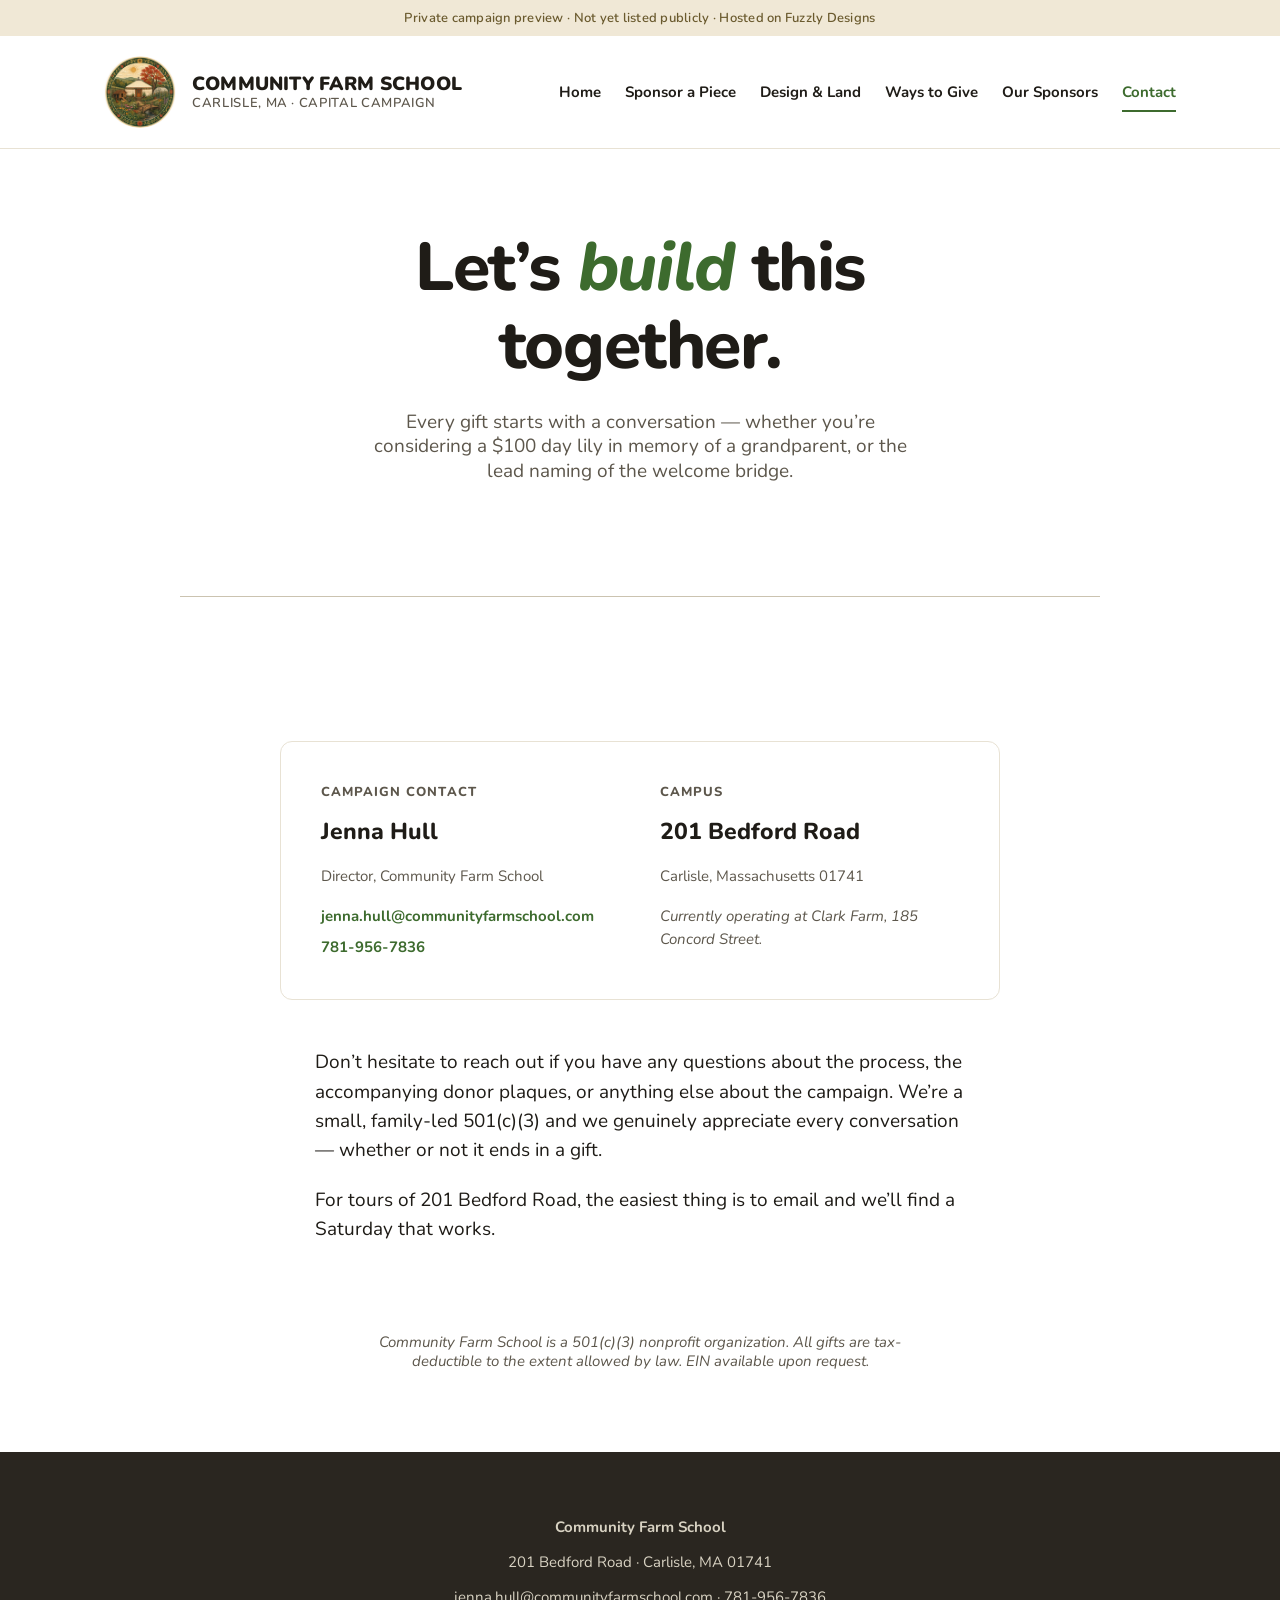
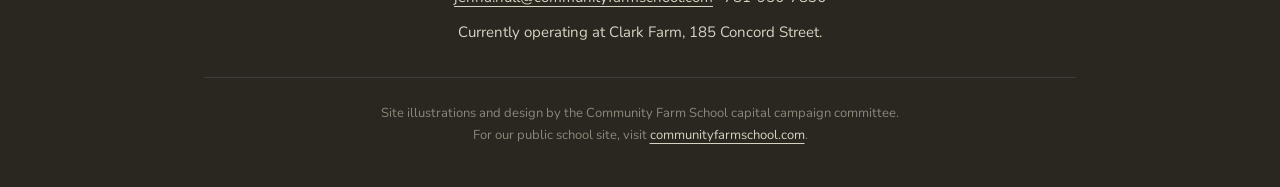
==== contact.html @ 4b004759 "Initial deploy of Community Farm School campaign site" ====
<!doctype html>
<html lang="en">
<head>
  <meta charset="UTF-8" />
  <meta name="viewport" content="width=device-width, initial-scale=1.0" />
  <meta name="robots" content="noindex, nofollow" />
  <title>Contact — Community Farm School</title>
  <meta name="description" content="Get in touch with the Community Farm School capital campaign — Jenna Hull, jenna.hull@communityfarmschool.com, 781-956-7836." />
  <link rel="preconnect" href="https://fonts.googleapis.com" />
  <link rel="preconnect" href="https://fonts.gstatic.com" crossorigin />
  <link href="https://fonts.googleapis.com/css2?family=Nunito:ital,wght@0,400;0,600;0,700;0,800;0,900;1,400;1,700&display=swap" rel="stylesheet" />
  <link rel="stylesheet" href="css/style.css" />
  <link rel="icon" href="images/logo-badge.png" />
</head>
<body>
  <div class="private-banner">Private campaign preview · Not yet listed publicly · Hosted on Fuzzly Designs</div>

  <header class="header">
    <div class="container container--wide">
      <div class="header__inner">
        <a class="brand" href="index.html">
          <span class="brand__badge"><img src="images/logo-badge.png" alt="" /></span>
          <span class="brand__text">
            <span class="brand__name">Community Farm School</span>
            <span class="brand__sub">Carlisle, MA · Capital Campaign</span>
          </span>
        </a>
        <nav class="nav" aria-label="Primary">
          <button class="nav__toggle" id="navToggle" aria-label="Open menu" aria-expanded="false">
            <svg viewBox="0 0 24 24" fill="none" stroke-width="2" stroke-linecap="round"><path d="M4 6h16M4 12h16M4 18h16" /></svg>
          </button>
          <ul class="nav__list" id="navList">
            <li><a class="nav__link" href="index.html">Home</a></li>
            <li><a class="nav__link" href="sponsor.html">Sponsor a Piece</a></li>
            <li><a class="nav__link" href="design.html">Design &amp; Land</a></li>
            <li><a class="nav__link" href="give.html">Ways to Give</a></li>
            <li><a class="nav__link" href="sponsors.html">Our Sponsors</a></li>
            <li><a class="nav__link is-active" href="contact.html">Contact</a></li>
          </ul>
        </nav>
      </div>
    </div>
  </header>

  <main>
    <section class="page-hero">
      <div class="container">
        <h1 class="page-hero__title">Let&rsquo;s <em>build</em> this together.</h1>
        <p class="page-hero__subtitle">
          Every gift starts with a conversation &mdash; whether you&rsquo;re considering a $100 day lily in memory of a grandparent, or the lead naming of the welcome bridge.
        </p>
      </div>
    </section>

    <hr class="container" style="border-color: var(--color-rule);" />

    <section class="section section--tight">
      <div class="container">
        <div class="contact-card">
          <div>
            <div class="contact-card__label">Campaign contact</div>
            <div class="contact-card__name">Jenna Hull</div>
            <p>Director, Community Farm School</p>
            <p style="margin-top: var(--space-4);">
              <a href="mailto:jenna.hull@communityfarmschool.com">jenna.hull@communityfarmschool.com</a>
            </p>
            <p><a href="tel:+17819567836">781-956-7836</a></p>
          </div>
          <div>
            <div class="contact-card__label">Campus</div>
            <div class="contact-card__name">201 Bedford Road</div>
            <p>Carlisle, Massachusetts 01741</p>
            <p style="margin-top: var(--space-4); font-style: italic;">
              Currently operating at Clark Farm, 185 Concord Street.
            </p>
          </div>
        </div>

        <div class="prose" style="margin-top: var(--space-12);">
          <p>
            Don&rsquo;t hesitate to reach out if you have any questions about the process, the accompanying donor plaques, or anything else about the campaign. We&rsquo;re a small, family-led 501(c)(3) and we genuinely appreciate every conversation &mdash; whether or not it ends in a gift.
          </p>
          <p>
            For tours of 201 Bedford Road, the easiest thing is to email and we&rsquo;ll find a Saturday that works.
          </p>
        </div>
      </div>
    </section>

    <p class="disclaimer">
      Community Farm School is a 501(c)(3) nonprofit organization. All gifts are tax-deductible to the extent allowed by law. EIN available upon request.
    </p>
  </main>

  <footer class="footer">
    <div class="container">
      <p><strong>Community Farm School</strong></p>
      <p>201 Bedford Road · Carlisle, MA 01741</p>
      <p><a href="mailto:jenna.hull@communityfarmschool.com">jenna.hull@communityfarmschool.com</a> &middot; 781-956-7836</p>
      <p>Currently operating at Clark Farm, 185 Concord Street.</p>
      <div class="footer__credits">
        Site illustrations and design by the Community Farm School capital campaign committee.<br />
        For our public school site, visit <a href="https://communityfarmschool.com">communityfarmschool.com</a>.
      </div>
    </div>
  </footer>

  <script src="js/app.js"></script>
</body>
</html>
---- css/style.css ----
/* ============================================================
   Community Farm School — Capital Campaign Site
   Restyled to echo Castle Playground Carlisle:
   - White page, narrow centered column, generous whitespace
   - Rounded bold sans-serif (Nunito) for everything
   - Earth-tone CTA buttons, dark charcoal footer
   - No card grids in sponsor menu — vertical H2 list with $ price
   ============================================================ */

:root {
  /* Earth palette derived from CFS tree mark + warm neutrals */
  --color-bg: #ffffff;
  --color-surface: #faf7f1;
  --color-text: #1f1c17;
  --color-text-muted: #5d574c;
  --color-divider: #e8e2d4;
  --color-rule: #cbc3b0;

  --color-primary: #3d6b2e;     /* forest green */
  --color-primary-dark: #2d5121;
  --color-accent: #8a5a2b;      /* warm trunk brown */
  --color-cta: #8b8070;         /* Castle-style muted earth-tone CTA */
  --color-cta-dark: #6f6557;
  --color-gold: #c89c4f;

  --color-footer-bg: #2a2620;
  --color-footer-text: #d8d2c2;
  --color-footer-muted: #8d877a;

  /* Type scale */
  --text-xs: 0.8125rem;
  --text-sm: 0.9375rem;
  --text-base: 1.0625rem;
  --text-md: 1.1875rem;
  --text-lg: 1.4375rem;
  --text-xl: 1.875rem;
  --text-2xl: 2.5rem;
  --text-3xl: 3.25rem;
  --text-4xl: 4.25rem;

  --leading-tight: 1.15;
  --leading-snug: 1.3;
  --leading-normal: 1.55;
  --leading-loose: 1.75;

  /* Space scale */
  --space-1: 4px;
  --space-2: 8px;
  --space-3: 12px;
  --space-4: 16px;
  --space-5: 20px;
  --space-6: 24px;
  --space-8: 32px;
  --space-10: 40px;
  --space-12: 48px;
  --space-14: 56px;
  --space-16: 64px;
  --space-20: 80px;
  --space-24: 96px;
  --space-32: 128px;

  --max-w: 920px;       /* narrow centered column, like Castle */
  --max-w-wide: 1120px;
  --radius: 6px;
  --radius-lg: 12px;
}

/* ----------------------------- Reset ----------------------------- */
*, *::before, *::after { box-sizing: border-box; }
html { scroll-behavior: smooth; -webkit-text-size-adjust: 100%; }
body {
  margin: 0;
  font-family: "Nunito", "Nunito Sans", -apple-system, BlinkMacSystemFont, "Segoe UI", system-ui, sans-serif;
  font-size: var(--text-base);
  line-height: var(--leading-normal);
  color: var(--color-text);
  background: var(--color-bg);
  -webkit-font-smoothing: antialiased;
  -moz-osx-font-smoothing: grayscale;
}
img { max-width: 100%; display: block; height: auto; }
a { color: var(--color-primary); text-decoration: none; }
a:hover { text-decoration: underline; text-decoration-thickness: 2px; text-underline-offset: 3px; }
button { font: inherit; cursor: pointer; border: none; background: none; color: inherit; }
h1, h2, h3, h4, h5 { margin: 0; font-weight: 800; line-height: var(--leading-tight); letter-spacing: -0.01em; }
p { margin: 0; }
hr {
  border: none;
  border-top: 1px solid var(--color-divider);
  margin: var(--space-12) 0;
}

.container {
  width: 100%;
  max-width: var(--max-w);
  margin-inline: auto;
  padding-inline: var(--space-6);
}
.container--wide { max-width: var(--max-w-wide); }

/* ----------------------------- Banner ----------------------------- */
.private-banner {
  background: #f0e8d6;
  color: #6a5a2e;
  text-align: center;
  font-size: var(--text-xs);
  padding: var(--space-2) var(--space-6);
  letter-spacing: 0.02em;
  font-weight: 600;
}

/* ----------------------------- Header / Nav ----------------------------- */
.header {
  background: var(--color-bg);
  border-bottom: 1px solid var(--color-divider);
  position: sticky;
  top: 0;
  z-index: 50;
}
.header__inner {
  display: flex;
  align-items: center;
  justify-content: space-between;
  gap: var(--space-6);
  padding: var(--space-5) 0;
}
.brand {
  display: flex;
  align-items: center;
  gap: var(--space-4);
  text-decoration: none;
  color: var(--color-text);
  flex-shrink: 0;
}
.brand:hover { text-decoration: none; }
.brand__badge {
  width: 72px;
  height: 72px;
  flex-shrink: 0;
}
.brand__badge img { width: 100%; height: 100%; border-radius: 50%; }
.brand__text {
  display: flex;
  flex-direction: column;
  line-height: 1.1;
}
.brand__name {
  font-size: var(--text-md);
  font-weight: 900;
  letter-spacing: 0.01em;
  color: var(--color-text);
  text-transform: uppercase;
}
.brand__sub {
  font-size: var(--text-xs);
  font-weight: 600;
  color: var(--color-text-muted);
  letter-spacing: 0.05em;
  text-transform: uppercase;
  margin-top: 2px;
}

.nav {
  display: flex;
  align-items: center;
  gap: var(--space-6);
  flex-wrap: nowrap;
}
.nav__list {
  display: flex;
  align-items: center;
  gap: var(--space-6);
  list-style: none;
  margin: 0;
  padding: 0;
  flex-wrap: nowrap;
}
.nav__link {
  font-size: var(--text-sm);
  font-weight: 700;
  color: var(--color-text);
  white-space: nowrap;
  padding: var(--space-2) 0;
  border-bottom: 2px solid transparent;
  transition: border-color 0.15s ease;
}
.nav__link:hover { text-decoration: none; border-bottom-color: var(--color-primary); }
.nav__link.is-active { border-bottom-color: var(--color-primary); color: var(--color-primary); }

.nav__toggle {
  display: none;
  width: 44px;
  height: 44px;
  border-radius: var(--radius);
  align-items: center;
  justify-content: center;
}
.nav__toggle svg { width: 26px; height: 26px; stroke: currentColor; }

@media (max-width: 900px) {
  .nav__list {
    display: none;
    position: absolute;
    top: 100%;
    left: 0;
    right: 0;
    background: var(--color-bg);
    flex-direction: column;
    align-items: stretch;
    gap: 0;
    padding: var(--space-4) 0;
    border-bottom: 1px solid var(--color-divider);
    box-shadow: 0 8px 24px rgba(0,0,0,0.06);
  }
  .nav__list.is-open { display: flex; }
  .nav__list li { padding: 0 var(--space-6); }
  .nav__link {
    display: block;
    padding: var(--space-3) 0;
    border-bottom: 1px solid var(--color-divider);
    font-size: var(--text-base);
  }
  .nav__list li:last-child .nav__link { border-bottom: none; }
  .nav__toggle { display: flex; }
  .header { position: relative; }
  .brand__badge { width: 56px; height: 56px; }
  .brand__name { font-size: var(--text-base); }
}

/* ----------------------------- Buttons ----------------------------- */
.btn {
  display: inline-flex;
  align-items: center;
  justify-content: center;
  gap: var(--space-2);
  padding: var(--space-4) var(--space-8);
  border-radius: 999px;
  font-weight: 800;
  font-size: var(--text-base);
  letter-spacing: 0.02em;
  text-decoration: none;
  transition: background-color 0.15s ease, transform 0.05s ease;
  white-space: nowrap;
}
.btn--primary {
  background: var(--color-cta);
  color: #fff;
}
.btn--primary:hover {
  background: var(--color-cta-dark);
  text-decoration: none;
  color: #fff;
}
.btn--green {
  background: var(--color-primary);
  color: #fff;
}
.btn--green:hover {
  background: var(--color-primary-dark);
  text-decoration: none;
  color: #fff;
}
.btn--outline {
  background: transparent;
  color: var(--color-text);
  border: 2px solid var(--color-text);
}
.btn--outline:hover { background: var(--color-text); color: #fff; text-decoration: none; }
.btn--lg { padding: var(--space-5) var(--space-10); font-size: var(--text-md); }

/* ----------------------------- Page hero ----------------------------- */
.page-hero {
  padding: var(--space-20) 0 var(--space-16);
  text-align: center;
}
.page-hero__badge {
  width: 200px;
  height: 200px;
  margin: 0 auto var(--space-10);
  border-radius: 50%;
  display: block;
  box-shadow: 0 6px 28px rgba(0,0,0,0.08);
}
.page-hero__title {
  font-size: var(--text-4xl);
  letter-spacing: -0.02em;
  max-width: 18ch;
  margin-inline: auto;
}
.page-hero__title em {
  font-style: italic;
  color: var(--color-primary);
}
.page-hero__title u {
  text-decoration: underline;
  text-decoration-thickness: 4px;
  text-underline-offset: 6px;
  text-decoration-color: var(--color-primary);
}
.page-hero__subtitle {
  font-size: var(--text-md);
  color: var(--color-text-muted);
  margin-top: var(--space-6);
  max-width: 50ch;
  margin-inline: auto;
  line-height: var(--leading-snug);
}
.page-hero__subtitle a {
  color: var(--color-primary);
  text-decoration: underline;
  text-decoration-thickness: 2px;
  text-underline-offset: 4px;
  font-weight: 700;
}
.page-hero__cta-row {
  margin-top: var(--space-10);
  display: flex;
  justify-content: center;
  gap: var(--space-4);
  flex-wrap: wrap;
}

@media (max-width: 720px) {
  .page-hero { padding: var(--space-14) 0 var(--space-12); }
  .page-hero__title { font-size: var(--text-2xl); }
  .page-hero__badge { width: 150px; height: 150px; margin-bottom: var(--space-6); }
  .page-hero__subtitle { font-size: var(--text-base); }
}

/* ----------------------------- Generic blocks ----------------------------- */
.section {
  padding: var(--space-16) 0;
}
.section--tight { padding: var(--space-12) 0; }
.section-title {
  font-size: var(--text-2xl);
  text-align: center;
  letter-spacing: -0.02em;
  margin-bottom: var(--space-4);
}
.section-title em {
  font-style: italic;
  color: var(--color-primary);
}
.section-lead {
  font-size: var(--text-md);
  color: var(--color-text-muted);
  text-align: center;
  max-width: 60ch;
  margin: 0 auto var(--space-12);
  line-height: var(--leading-snug);
}
.prose { max-width: 65ch; margin-inline: auto; }
.prose p { margin-bottom: var(--space-5); font-size: var(--text-md); line-height: var(--leading-normal); }
.prose p:last-child { margin-bottom: 0; }
.prose strong { font-weight: 800; }
.center { text-align: center; }

/* ----------------------------- Mission / intro ----------------------------- */
.intro-block {
  text-align: center;
  max-width: 60ch;
  margin-inline: auto;
}
.intro-block p {
  font-size: var(--text-md);
  line-height: var(--leading-normal);
  margin-bottom: var(--space-5);
}
.intro-block p:last-child { margin-bottom: 0; }

/* ----------------------------- Stats row ----------------------------- */
.stats {
  display: grid;
  grid-template-columns: repeat(4, 1fr);
  gap: var(--space-6);
  margin-top: var(--space-12);
  padding: var(--space-8) 0;
  border-top: 1px solid var(--color-divider);
  border-bottom: 1px solid var(--color-divider);
  text-align: center;
}
.stat__num {
  font-size: clamp(1.25rem, 2.4vw, 1.875rem);
  font-weight: 900;
  color: var(--color-primary);
  letter-spacing: -0.01em;
  line-height: 1.1;
}
.stat__label {
  font-size: var(--text-xs);
  color: var(--color-text-muted);
  text-transform: uppercase;
  letter-spacing: 0.06em;
  font-weight: 700;
  margin-top: var(--space-2);
}
@media (max-width: 720px) {
  .stats { grid-template-columns: repeat(2, 1fr); gap: var(--space-4); }
}

/* ----------------------------- Stretch goal cards ----------------------------- */
.stretch-grid {
  display: grid;
  grid-template-columns: repeat(3, 1fr);
  gap: var(--space-8);
  margin-top: var(--space-12);
}
.stretch-card {
  background: var(--color-surface);
  border: 1px solid var(--color-rule);
  border-radius: 14px;
  padding: var(--space-10) var(--space-8);
  text-align: center;
  display: flex;
  flex-direction: column;
  gap: var(--space-3);
}
.stretch-card--featured {
  background: #fff;
  border-color: var(--color-primary);
  border-width: 2px;
  position: relative;
}
.stretch-card--featured::before {
  content: "Where we'd love to land";
  position: absolute;
  top: -12px;
  left: 50%;
  transform: translateX(-50%);
  background: var(--color-primary);
  color: #fff;
  font-size: var(--text-xs);
  font-weight: 800;
  text-transform: uppercase;
  letter-spacing: 0.06em;
  padding: 4px 12px;
  border-radius: 999px;
  white-space: nowrap;
}
.stretch-card__num {
  font-size: var(--text-2xl);
  font-weight: 900;
  color: var(--color-primary);
  letter-spacing: -0.02em;
  line-height: 1;
}
.stretch-card--featured .stretch-card__num {
  color: var(--color-accent);
}
.stretch-card__title {
  font-size: var(--text-lg);
  font-weight: 800;
  margin: 0;
  letter-spacing: -0.005em;
}
.stretch-card p {
  font-size: var(--text-sm);
  color: var(--color-text);
  line-height: var(--leading-relaxed);
  margin: 0;
}
@media (max-width: 820px) {
  .stretch-grid { grid-template-columns: 1fr; gap: var(--space-10); }
  .stretch-card--featured::before { font-size: 10px; }
}

/* ----------------------------- Sponsor menu (Castle-style H2 list) ----------------------------- */
.menu-tier {
  margin: var(--space-16) 0;
}
.menu-tier__head {
  text-align: center;
  margin-bottom: var(--space-10);
  padding-bottom: var(--space-6);
  border-bottom: 1px solid var(--color-rule);
}
.menu-tier__name {
  font-size: var(--text-xl);
  letter-spacing: -0.01em;
}
.menu-tier__range {
  display: block;
  margin-top: var(--space-2);
  font-size: var(--text-sm);
  color: var(--color-text-muted);
  font-weight: 700;
  letter-spacing: 0.04em;
  text-transform: uppercase;
}
.menu-tier__items {
  list-style: none;
  margin: 0;
  padding: 0;
}
.menu-row {
  padding: var(--space-8) 0;
  border-bottom: 1px solid var(--color-divider);
}
.menu-row:last-child { border-bottom: none; }
.menu-row__title {
  font-size: var(--text-lg);
  font-weight: 800;
  text-align: center;
  line-height: var(--leading-snug);
  margin-bottom: var(--space-2);
  letter-spacing: -0.005em;
}
.menu-row__price {
  color: var(--color-accent);
  font-weight: 900;
  margin-left: var(--space-2);
}
.menu-row__status {
  display: block;
  text-align: center;
  font-size: var(--text-sm);
  color: var(--color-text-muted);
  font-style: italic;
  font-weight: 600;
}
.menu-tier--corporate {
  background: var(--color-surface);
  border: 1px solid var(--color-rule);
  border-radius: 14px;
  padding: var(--space-12) var(--space-10);
  margin: var(--space-20) 0;
}
.menu-tier--corporate .menu-tier__head {
  border-bottom-color: var(--color-primary);
}
.menu-tier--corporate .menu-tier__name em {
  font-style: italic;
  color: var(--color-primary);
  font-weight: 700;
}
.menu-tier__lede {
  max-width: 62ch;
  margin: 0 auto var(--space-10);
  text-align: center;
  color: var(--color-text);
  line-height: var(--leading-relaxed);
}
.menu-tier__fineprint {
  max-width: 62ch;
  margin: var(--space-10) auto 0;
  text-align: center;
  font-size: var(--text-sm);
  color: var(--color-text-muted);
  font-style: italic;
  line-height: var(--leading-relaxed);
}
.menu-row__status--available {
  color: var(--color-primary);
  font-style: normal;
  font-weight: 800;
  text-transform: uppercase;
  letter-spacing: 0.06em;
  font-size: var(--text-xs);
}

.menu-row--featured {
  background: var(--color-surface);
  border: 1px solid var(--color-divider);
  border-radius: var(--radius-lg);
  padding: var(--space-8) var(--space-6);
  margin-bottom: var(--space-4);
}
.menu-row--featured .menu-row__title {
  font-size: var(--text-xl);
}

/* "Still waiting for sponsorship" highlight strip */
.waiting-list {
  border-top: 3px solid var(--color-primary);
  border-bottom: 3px solid var(--color-primary);
  padding: var(--space-10) 0;
  margin: var(--space-16) 0;
  background: var(--color-surface);
}
.waiting-list__head {
  text-align: center;
  margin-bottom: var(--space-8);
}
.waiting-list__head h2 {
  font-size: var(--text-xl);
  letter-spacing: -0.01em;
}
.waiting-list__head p {
  margin-top: var(--space-2);
  color: var(--color-text-muted);
  font-size: var(--text-sm);
  font-weight: 600;
  letter-spacing: 0.04em;
  text-transform: uppercase;
}

/* ----------------------------- Ways to give list ----------------------------- */
.give-list { list-style: none; padding: 0; margin: 0; max-width: 60ch; margin-inline: auto; }
.give-list li {
  display: flex;
  align-items: flex-start;
  gap: var(--space-4);
  padding: var(--space-5) 0;
  border-bottom: 1px solid var(--color-divider);
  font-size: var(--text-md);
  line-height: var(--leading-snug);
}
.give-list li:last-child { border-bottom: none; }
.give-list strong { font-weight: 800; }
.give-list .bullet {
  color: var(--color-primary);
  font-weight: 900;
  font-size: var(--text-lg);
  line-height: 1;
  margin-top: 2px;
}

/* ----------------------------- Sponsors recognition tiers ----------------------------- */
.tier-block {
  text-align: center;
  padding: var(--space-12) 0;
  border-bottom: 1px solid var(--color-divider);
}
.tier-block:last-child { border-bottom: none; }
.tier-block__name {
  font-size: var(--text-xl);
  letter-spacing: 0.04em;
  text-transform: uppercase;
}
.tier-block__range {
  margin-top: var(--space-2);
  color: var(--color-text-muted);
  font-size: var(--text-sm);
  font-weight: 700;
  letter-spacing: 0.04em;
  text-transform: uppercase;
}
.tier-block__list {
  margin-top: var(--space-6);
  font-size: var(--text-md);
  color: var(--color-text);
  line-height: var(--leading-loose);
}
.tier-block__list em {
  font-style: italic;
  color: var(--color-text-muted);
}

/* ----------------------------- Site plan figure ----------------------------- */
.figure {
  margin: var(--space-12) 0;
  text-align: center;
}
.figure img {
  width: 100%;
  border-radius: var(--radius-lg);
  box-shadow: 0 8px 32px rgba(0,0,0,0.08);
  border: 1px solid var(--color-divider);
}
.figure figcaption {
  margin-top: var(--space-4);
  font-size: var(--text-sm);
  color: var(--color-text-muted);
  font-style: italic;
}

/* ----------------------------- Bridge breakdown table ----------------------------- */
.breakdown {
  margin: var(--space-12) auto;
  max-width: 720px;
  width: 100%;
  border-collapse: collapse;
  font-size: var(--text-base);
}
.breakdown th, .breakdown td {
  padding: var(--space-4) var(--space-5);
  text-align: left;
  border-bottom: 1px solid var(--color-divider);
}
.breakdown th {
  font-weight: 800;
  text-transform: uppercase;
  font-size: var(--text-xs);
  letter-spacing: 0.06em;
  color: var(--color-text-muted);
  border-bottom: 2px solid var(--color-rule);
}
.breakdown td:nth-child(2),
.breakdown th:nth-child(2),
.breakdown td:nth-child(3),
.breakdown th:nth-child(3),
.breakdown td:nth-child(4),
.breakdown th:nth-child(4) {
  text-align: right;
  font-variant-numeric: tabular-nums;
}
.breakdown tr.is-total td {
  font-weight: 900;
  border-top: 2px solid var(--color-rule);
  border-bottom: none;
  padding-top: var(--space-5);
  font-size: var(--text-md);
}
@media (max-width: 720px) {
  .breakdown { font-size: var(--text-sm); }
  .breakdown th, .breakdown td { padding: var(--space-3) var(--space-3); }
}

/* ----------------------------- CTA band ----------------------------- */
.cta-band {
  background: var(--color-primary);
  color: #fff;
  text-align: center;
  padding: var(--space-16) var(--space-6);
  border-radius: var(--radius-lg);
  margin: var(--space-16) auto;
  max-width: var(--max-w);
}
.cta-band h2 {
  font-size: var(--text-xl);
  margin-bottom: var(--space-3);
}
.cta-band p {
  font-size: var(--text-md);
  opacity: 0.9;
  margin-bottom: var(--space-8);
  max-width: 50ch;
  margin-inline: auto;
}
.cta-band .btn {
  background: #fff;
  color: var(--color-primary);
}
.cta-band .btn:hover { background: var(--color-surface); color: var(--color-primary-dark); }

/* ----------------------------- Contact card ----------------------------- */
.contact-card {
  border: 1px solid var(--color-divider);
  border-radius: var(--radius-lg);
  padding: var(--space-10);
  display: grid;
  grid-template-columns: 1fr 1fr;
  gap: var(--space-10);
  margin: var(--space-12) auto;
  max-width: 720px;
}
@media (max-width: 720px) {
  .contact-card { grid-template-columns: 1fr; padding: var(--space-6); gap: var(--space-6); }
}
.contact-card__label {
  font-size: var(--text-xs);
  text-transform: uppercase;
  letter-spacing: 0.08em;
  color: var(--color-text-muted);
  font-weight: 800;
  margin-bottom: var(--space-3);
}
.contact-card__name {
  font-size: var(--text-lg);
  font-weight: 800;
  margin-bottom: var(--space-4);
}
.contact-card a {
  color: var(--color-primary);
  font-weight: 700;
  word-break: break-word;
}
.contact-card p {
  margin-top: var(--space-2);
  color: var(--color-text-muted);
  font-size: var(--text-sm);
}

/* ----------------------------- Inline disclaimer ----------------------------- */
.disclaimer {
  font-style: italic;
  font-size: var(--text-sm);
  color: var(--color-text-muted);
  text-align: center;
  max-width: 60ch;
  margin: var(--space-10) auto;
  line-height: var(--leading-snug);
}

/* ----------------------------- Footer ----------------------------- */
.footer {
  background: var(--color-footer-bg);
  color: var(--color-footer-text);
  padding: var(--space-16) 0 var(--space-10);
  margin-top: var(--space-20);
  text-align: center;
}
.footer p {
  margin-bottom: var(--space-3);
  font-size: var(--text-sm);
}
.footer a { color: var(--color-footer-text); text-decoration: underline; text-underline-offset: 4px; }
.footer a:hover { color: #fff; }
.footer__credits {
  margin-top: var(--space-8);
  padding-top: var(--space-6);
  border-top: 1px solid rgba(255,255,255,0.1);
  font-size: var(--text-xs);
  color: var(--color-footer-muted);
  line-height: var(--leading-loose);
}
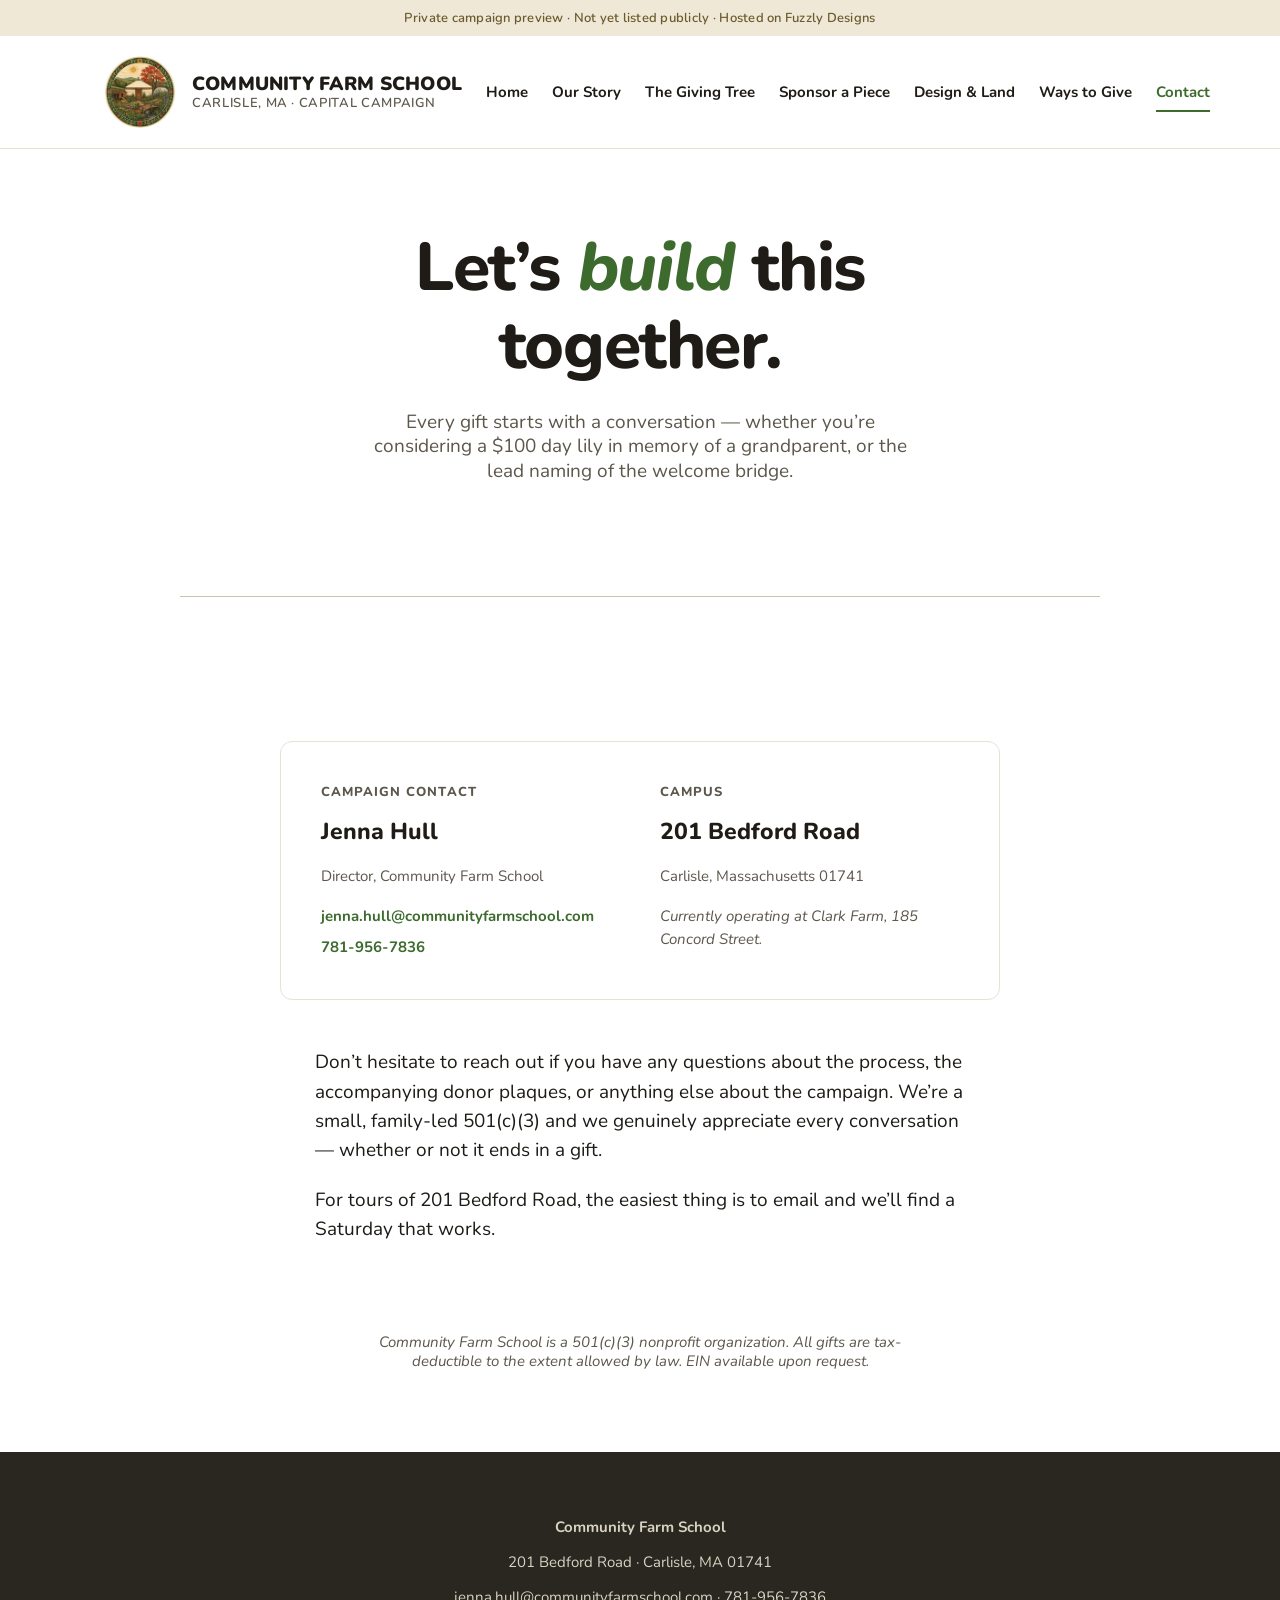
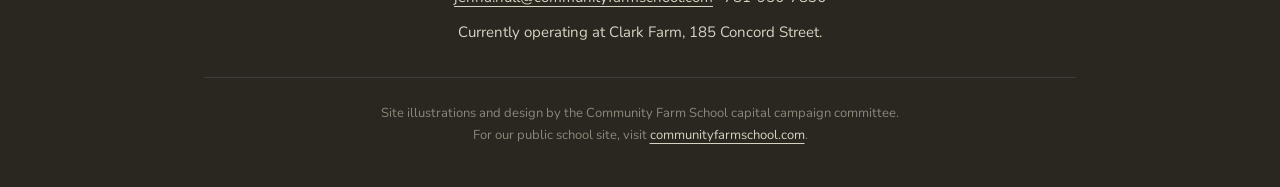
==== commit 4f5a1be5: "Add Case for Support story page, giving tree tiers, and $250k match challenge - New story.html: Reim" ====
--- a/contact.html
+++ b/contact.html
@@ -31,10 +31,11 @@
           </button>
           <ul class="nav__list" id="navList">
             <li><a class="nav__link" href="index.html">Home</a></li>
+            <li><a class="nav__link" href="story.html">Our Story</a></li>
+            <li><a class="nav__link" href="tree.html">The Giving Tree</a></li>
             <li><a class="nav__link" href="sponsor.html">Sponsor a Piece</a></li>
             <li><a class="nav__link" href="design.html">Design &amp; Land</a></li>
             <li><a class="nav__link" href="give.html">Ways to Give</a></li>
-            <li><a class="nav__link" href="sponsors.html">Our Sponsors</a></li>
             <li><a class="nav__link is-active" href="contact.html">Contact</a></li>
           </ul>
         </nav>
--- a/css/style.css
+++ b/css/style.css
@@ -805,3 +805,487 @@
   color: var(--color-footer-muted);
   line-height: var(--leading-loose);
 }
+
+/* ============================================================
+   Match challenge banner (homepage + tree.html)
+   ============================================================ */
+.match-banner {
+  background: linear-gradient(135deg, #f7efd9 0%, #f0e3b8 100%);
+  border-top: 3px solid var(--color-gold);
+  border-bottom: 3px solid var(--color-gold);
+  padding: var(--space-12) 0;
+  margin: var(--space-8) 0;
+}
+.match-banner__inner {
+  display: grid;
+  grid-template-columns: auto 1fr;
+  gap: var(--space-10);
+  align-items: center;
+  max-width: 880px;
+  margin-inline: auto;
+}
+.match-banner__badge {
+  width: 140px;
+  height: 140px;
+  border-radius: 50%;
+  background: var(--color-gold);
+  color: #fff;
+  display: flex;
+  flex-direction: column;
+  align-items: center;
+  justify-content: center;
+  box-shadow: 0 8px 24px rgba(200,156,79,0.35);
+  flex-shrink: 0;
+}
+.match-banner__badge-num {
+  font-size: 3rem;
+  font-weight: 900;
+  line-height: 1;
+  letter-spacing: -0.03em;
+}
+.match-banner__badge-label {
+  font-size: var(--text-xs);
+  text-transform: uppercase;
+  letter-spacing: 0.12em;
+  font-weight: 800;
+  margin-top: 4px;
+}
+.match-banner__eyebrow {
+  font-size: var(--text-xs);
+  text-transform: uppercase;
+  letter-spacing: 0.12em;
+  font-weight: 800;
+  color: var(--color-accent);
+  margin-bottom: var(--space-3);
+}
+.match-banner__headline {
+  font-size: var(--text-xl);
+  letter-spacing: -0.02em;
+  line-height: var(--leading-tight);
+  margin-bottom: var(--space-4);
+  color: var(--color-text);
+}
+.match-banner__body {
+  font-size: var(--text-md);
+  color: var(--color-text);
+  line-height: var(--leading-snug);
+  margin-bottom: var(--space-5);
+  max-width: 60ch;
+}
+.match-banner__body strong { font-weight: 800; }
+.match-banner .btn {
+  background: var(--color-primary);
+  color: #fff;
+  border-color: var(--color-primary);
+}
+.match-banner .btn:hover {
+  background: var(--color-primary-dark);
+  border-color: var(--color-primary-dark);
+}
+
+/* Compact variant — on tree.html where the headline carries the match story */
+.match-banner--compact { padding: var(--space-8) 0; margin: 0; }
+.match-banner--compact .match-banner__badge { width: 110px; height: 110px; }
+.match-banner--compact .match-banner__badge-num { font-size: 2.25rem; }
+.match-banner--compact .match-banner__headline { font-size: var(--text-lg); }
+
+@media (max-width: 720px) {
+  .match-banner__inner { grid-template-columns: 1fr; gap: var(--space-6); text-align: center; }
+  .match-banner__badge { margin-inline: auto; width: 110px; height: 110px; }
+  .match-banner__badge-num { font-size: 2.25rem; }
+  .match-banner__headline { font-size: var(--text-lg); }
+  .match-banner__body { font-size: var(--text-base); margin-inline: auto; }
+}
+
+/* ============================================================
+   Container narrow variant (story.html sections)
+   ============================================================ */
+.container--narrow { max-width: 720px; }
+
+/* ============================================================
+   Page hero eyebrow (story.html, tree.html)
+   ============================================================ */
+.page-hero__eyebrow {
+  font-size: var(--text-xs);
+  text-transform: uppercase;
+  letter-spacing: 0.14em;
+  font-weight: 800;
+  color: var(--color-accent);
+  margin-bottom: var(--space-5);
+}
+
+/* ============================================================
+   CTA band button row
+   ============================================================ */
+.cta-band__buttons {
+  display: flex;
+  justify-content: center;
+  gap: var(--space-4);
+  flex-wrap: wrap;
+}
+.cta-band__buttons .btn--outline {
+  background: transparent;
+  color: #fff;
+  border: 2px solid rgba(255,255,255,0.6);
+}
+.cta-band__buttons .btn--outline:hover {
+  background: rgba(255,255,255,0.1);
+  color: #fff;
+  border-color: #fff;
+}
+
+/* ============================================================
+   Homepage tree teaser
+   ============================================================ */
+.tree-teaser__art {
+  max-width: 420px;
+  margin: var(--space-10) auto 0;
+}
+.tree-teaser__art img {
+  width: 100%;
+  height: auto;
+  border-radius: var(--radius-lg);
+  box-shadow: 0 8px 28px rgba(0,0,0,0.08);
+}
+
+/* ============================================================
+   The Giving Tree (tree.html)
+   ============================================================ */
+.tree-section {
+  background: linear-gradient(180deg, var(--color-bg) 0%, var(--color-surface) 100%);
+  padding-top: var(--space-12);
+  padding-bottom: var(--space-20);
+}
+.tree-layout {
+  display: grid;
+  grid-template-columns: minmax(320px, 460px) 1fr;
+  gap: var(--space-16);
+  align-items: start;
+}
+.tree-illustration {
+  position: sticky;
+  top: 100px;
+  align-self: start;
+}
+.tree-illustration img {
+  width: 100%;
+  height: auto;
+  border-radius: var(--radius-lg);
+  box-shadow: 0 12px 36px rgba(0,0,0,0.10);
+}
+.tree-tiers {
+  display: flex;
+  flex-direction: column;
+  gap: var(--space-6);
+}
+
+/* Tier cards (shared base) */
+.tier-card {
+  display: grid;
+  grid-template-columns: 140px 1fr;
+  gap: var(--space-6);
+  align-items: start;
+  background: var(--color-bg);
+  border: 1px solid var(--color-divider);
+  border-left: 6px solid var(--color-primary);
+  border-radius: var(--radius-lg);
+  padding: var(--space-6) var(--space-8);
+  box-shadow: 0 2px 10px rgba(0,0,0,0.04);
+  transition: transform 0.2s ease, box-shadow 0.2s ease;
+}
+.tier-card:hover {
+  transform: translateY(-2px);
+  box-shadow: 0 6px 20px rgba(0,0,0,0.08);
+}
+.tier-card__marker {
+  display: flex;
+  align-items: center;
+  justify-content: center;
+  text-align: center;
+  font-size: var(--text-xs);
+  text-transform: uppercase;
+  letter-spacing: 0.12em;
+  font-weight: 800;
+  color: var(--color-text-muted);
+  padding: var(--space-3) 0;
+  border-right: 1px dashed var(--color-rule);
+  min-height: 80px;
+}
+.tier-card__pos { display: inline-block; line-height: var(--leading-snug); }
+.tier-card__body {}
+.tier-card__name {
+  font-size: var(--text-lg);
+  margin-bottom: var(--space-2);
+  letter-spacing: -0.01em;
+}
+.tier-card__amt {
+  font-size: var(--text-md);
+  font-weight: 800;
+  color: var(--color-primary);
+  margin-bottom: var(--space-3);
+}
+.tier-card__desc {
+  font-size: var(--text-sm);
+  color: var(--color-text);
+  line-height: var(--leading-snug);
+  margin-bottom: var(--space-3);
+}
+.tier-card__match {
+  font-size: var(--text-xs);
+  font-weight: 700;
+  color: var(--color-accent);
+  background: #faf3e3;
+  padding: var(--space-2) var(--space-4);
+  border-radius: var(--radius);
+  display: inline-block;
+}
+.tier-card__match strong { font-weight: 800; }
+
+/* Position-specific accents (top-down: crown → roots) */
+.tier-card--crown {
+  border-left-color: var(--color-gold);
+  background: linear-gradient(135deg, #fffaf0 0%, #faf3e3 100%);
+}
+.tier-card--crown .tier-card__amt { color: var(--color-gold); }
+.tier-card--crown .tier-card__marker { color: var(--color-gold); }
+
+.tier-card--canopy-upper { border-left-color: #5d8c45; }
+.tier-card--canopy-upper .tier-card__amt { color: #5d8c45; }
+.tier-card--canopy-upper .tier-card__marker { color: #5d8c45; }
+
+.tier-card--canopy-inner { border-left-color: #6b9650; }
+.tier-card--canopy-inner .tier-card__amt { color: #6b9650; }
+.tier-card--canopy-inner .tier-card__marker { color: #6b9650; }
+
+.tier-card--branches-upper { border-left-color: var(--color-primary); }
+.tier-card--branches-mid { border-left-color: var(--color-primary); }
+.tier-card--branches-lower { border-left-color: var(--color-primary); }
+
+.tier-card--trunk-upper { border-left-color: var(--color-accent); }
+.tier-card--trunk-upper .tier-card__amt { color: var(--color-accent); }
+.tier-card--trunk-upper .tier-card__marker { color: var(--color-accent); }
+
+.tier-card--trunk-lower { border-left-color: var(--color-accent); }
+.tier-card--trunk-lower .tier-card__amt { color: var(--color-accent); }
+.tier-card--trunk-lower .tier-card__marker { color: var(--color-accent); }
+
+.tier-card--soil { border-left-color: #6a5535; }
+.tier-card--soil .tier-card__amt { color: #6a5535; }
+.tier-card--soil .tier-card__marker { color: #6a5535; }
+
+.tier-card--roots { border-left-color: #4a3a22; }
+.tier-card--roots .tier-card__amt { color: #4a3a22; }
+.tier-card--roots .tier-card__marker { color: #4a3a22; }
+
+/* Tablet / mobile — tree layout collapses to single column, illustration on top */
+@media (max-width: 960px) {
+  .tree-layout { grid-template-columns: 1fr; gap: var(--space-10); }
+  .tree-illustration { position: static; max-width: 360px; margin-inline: auto; }
+}
+@media (max-width: 640px) {
+  .tier-card {
+    grid-template-columns: 1fr;
+    padding: var(--space-5);
+    gap: var(--space-3);
+  }
+  .tier-card__marker {
+    border-right: none;
+    border-bottom: 1px dashed var(--color-rule);
+    padding: 0 0 var(--space-3);
+    justify-content: flex-start;
+    min-height: 0;
+  }
+  .tier-card__name { font-size: var(--text-md); }
+  .tier-card__amt { font-size: var(--text-base); }
+}
+
+/* ============================================================
+   Story page — two-col & three-col cards
+   ============================================================ */
+.two-col {
+  display: grid;
+  grid-template-columns: 1fr 1fr;
+  gap: var(--space-8);
+  margin-top: var(--space-10);
+  max-width: 880px;
+  margin-inline: auto;
+}
+.two-col__card {
+  background: var(--color-surface);
+  border: 1px solid var(--color-divider);
+  border-radius: var(--radius-lg);
+  padding: var(--space-10);
+}
+.two-col__icon {
+  width: 56px;
+  height: 56px;
+  border-radius: 50%;
+  background: var(--color-bg);
+  display: flex;
+  align-items: center;
+  justify-content: center;
+  color: var(--color-primary);
+  margin-bottom: var(--space-5);
+  box-shadow: 0 2px 8px rgba(0,0,0,0.05);
+}
+.two-col__title {
+  font-size: var(--text-lg);
+  margin-bottom: var(--space-3);
+  color: var(--color-text);
+}
+.two-col__card p {
+  font-size: var(--text-base);
+  line-height: var(--leading-snug);
+  color: var(--color-text);
+}
+
+.three-col {
+  display: grid;
+  grid-template-columns: repeat(3, 1fr);
+  gap: var(--space-8);
+  margin-top: var(--space-10);
+  max-width: 1000px;
+  margin-inline: auto;
+}
+.pillar-card {
+  text-align: center;
+  padding: var(--space-8) var(--space-5);
+}
+.pillar-card__icon {
+  width: 64px;
+  height: 64px;
+  border-radius: 50%;
+  background: var(--color-surface);
+  display: flex;
+  align-items: center;
+  justify-content: center;
+  color: var(--color-primary);
+  margin: 0 auto var(--space-5);
+}
+.pillar-card__title {
+  font-size: var(--text-md);
+  margin-bottom: var(--space-3);
+}
+.pillar-card p {
+  font-size: var(--text-base);
+  color: var(--color-text-muted);
+  line-height: var(--leading-snug);
+}
+
+@media (max-width: 720px) {
+  .two-col, .three-col { grid-template-columns: 1fr; gap: var(--space-6); }
+  .two-col__card { padding: var(--space-6); }
+}
+
+/* ============================================================
+   Story page — eyebrow & h3
+   ============================================================ */
+.story-eyebrow {
+  font-size: var(--text-xs);
+  text-transform: uppercase;
+  letter-spacing: 0.14em;
+  font-weight: 800;
+  color: var(--color-accent);
+  text-align: center;
+  margin-bottom: var(--space-3);
+}
+.story-h3 {
+  font-size: var(--text-md);
+  color: var(--color-primary);
+  margin-bottom: var(--space-4);
+  margin-top: var(--space-2);
+}
+
+/* ============================================================
+   Story page — footprint (2 stats + paragraph)
+   ============================================================ */
+.footprint {
+  display: grid;
+  grid-template-columns: auto 1fr;
+  gap: var(--space-10);
+  align-items: center;
+  max-width: 880px;
+  margin: var(--space-10) auto 0;
+  padding: var(--space-10);
+  background: var(--color-surface);
+  border-radius: var(--radius-lg);
+}
+.footprint__stats {
+  display: flex;
+  flex-direction: column;
+  gap: var(--space-6);
+}
+.footprint__stat { text-align: center; }
+.footprint__num {
+  font-size: var(--text-3xl);
+  font-weight: 900;
+  color: var(--color-primary);
+  line-height: 1;
+  letter-spacing: -0.02em;
+}
+.footprint__label {
+  font-size: var(--text-sm);
+  color: var(--color-text-muted);
+  text-transform: uppercase;
+  letter-spacing: 0.08em;
+  font-weight: 700;
+  margin-top: var(--space-2);
+}
+.footprint__text p {
+  font-size: var(--text-md);
+  line-height: var(--leading-snug);
+}
+@media (max-width: 720px) {
+  .footprint { grid-template-columns: 1fr; padding: var(--space-6); gap: var(--space-6); }
+  .footprint__stats { flex-direction: row; justify-content: space-around; }
+}
+
+/* ============================================================
+   Pull quote (Kimmerer, Malaguzzi)
+   ============================================================ */
+.pullquote-section { padding: var(--space-16) 0; }
+.pullquote {
+  margin: 0;
+  text-align: center;
+  padding: var(--space-10) var(--space-6);
+  border-left: none;
+  position: relative;
+}
+.pullquote p {
+  font-size: var(--text-2xl);
+  font-weight: 700;
+  font-style: italic;
+  color: var(--color-primary);
+  line-height: var(--leading-snug);
+  letter-spacing: -0.01em;
+  max-width: 22ch;
+  margin: 0 auto var(--space-6);
+}
+.pullquote cite {
+  font-size: var(--text-sm);
+  font-style: normal;
+  text-transform: uppercase;
+  letter-spacing: 0.12em;
+  font-weight: 800;
+  color: var(--color-text-muted);
+}
+.pullquote--small p { font-size: var(--text-lg); max-width: 36ch; }
+@media (max-width: 720px) {
+  .pullquote p { font-size: var(--text-xl); }
+  .pullquote--small p { font-size: var(--text-md); }
+}
+
+/* ============================================================
+   Give list — two-column variant
+   ============================================================ */
+.give-list--two-col {
+  display: grid;
+  grid-template-columns: 1fr 1fr;
+  gap: var(--space-4) var(--space-8);
+  max-width: 880px;
+  margin-inline: auto;
+  margin-top: var(--space-8);
+}
+@media (max-width: 720px) {
+  .give-list--two-col { grid-template-columns: 1fr; }
+}
